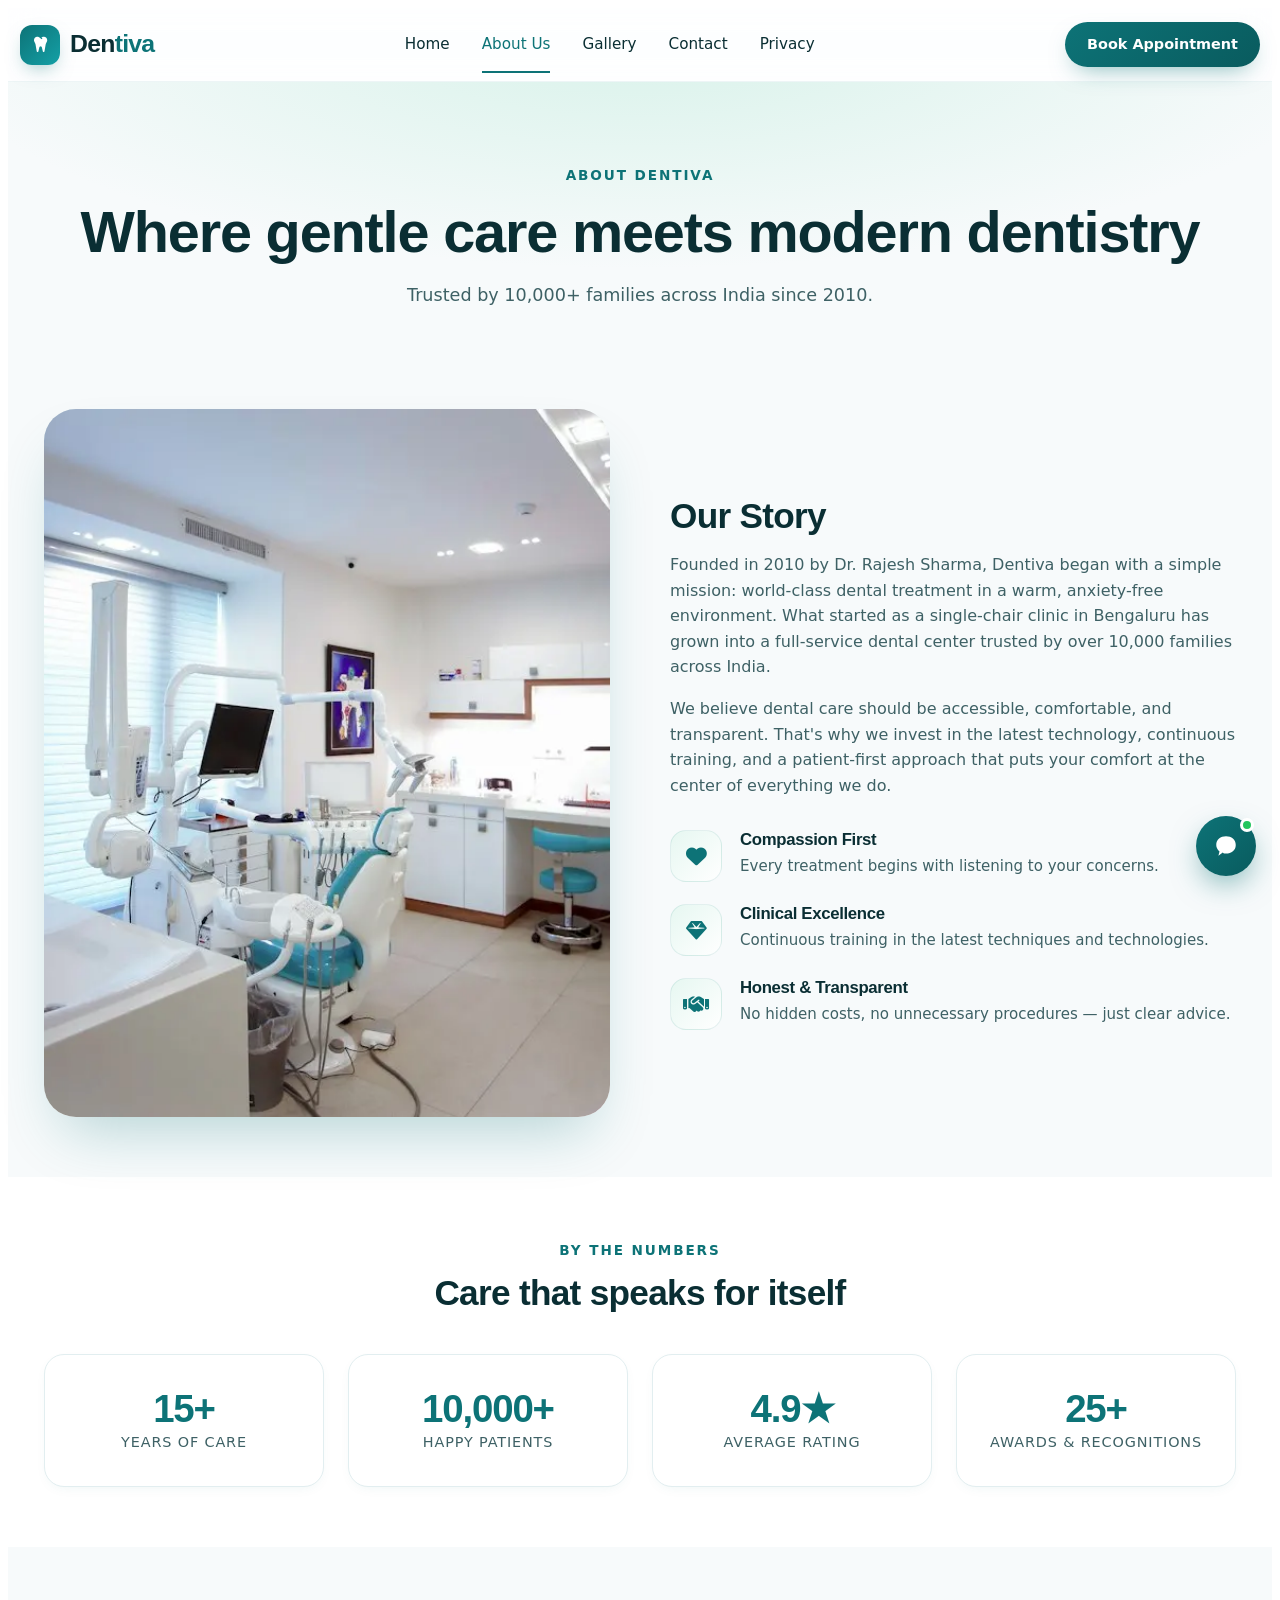
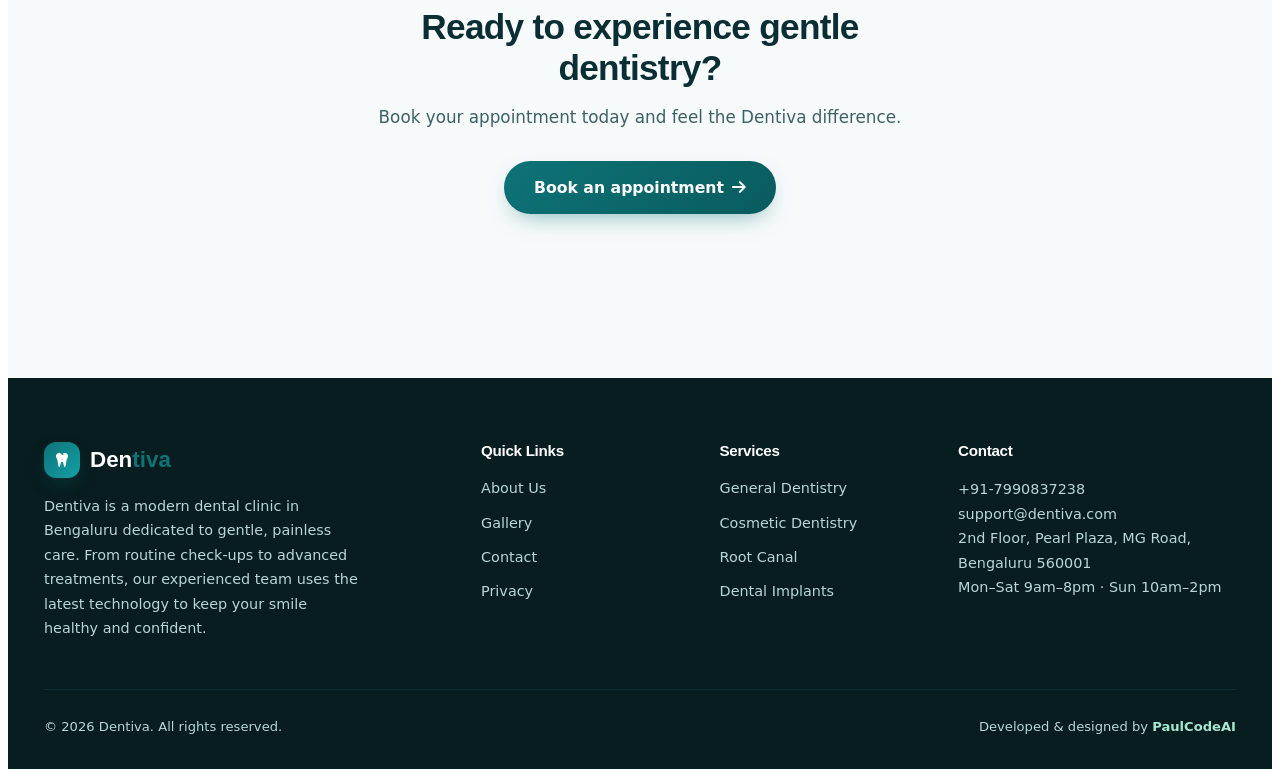
==== about.html @ 7fe49982 "Add files via upload" ====
<!doctype html><html lang="en"><head><meta charset="utf-8"><meta name="viewport" content="width=device-width, initial-scale=1"><title>Dentiva | About</title><link rel="stylesheet" href="assets/css/about.css"><link rel="stylesheet" href="assets/css/fixes.css"></head><body><div class="dentiva-site"><body><a class="skip-link" href="#main">Skip to content</a>
<header class="header">
<div class="container nav">
<a aria-label="Dentiva Home" class="logo" href="index.html">
<span class="logo-mark"><i class="fas fa-tooth"></i></span>
<span class="logo-text">Den<span class="accent">tiva</span></span>
</a>
<nav aria-label="Main navigation" class="nav-links" id="navLinks">
<a href="index.html">Home</a>
<a aria-current="page" href="about.html">About Us</a>
<a href="gallery.html">Gallery</a>
<a href="contact.html">Contact</a>
<a href="privacy.html">Privacy</a>
</nav>
<div class="nav-cta"><a class="btn" href="contact.html">Book Appointment</a></div>
<button aria-controls="navLinks" aria-expanded="false" aria-label="Toggle menu" class="menu-toggle" id="menuToggle"><i class="fas fa-bars"></i></button>
</div>
</header>
<main id="main" tabindex="-1">
<section class="page-hero">
<div class="container">
<span class="eyebrow">About Dentiva</span>
<h1>Where gentle care meets modern dentistry</h1>
<p style="max-width:640px;margin:16px auto 0;font-size:1.1rem">Trusted by 10,000+ families across India since 2010.</p>
</div>
</section>
<section class="section">
<div class="container about-grid">
<div class="about-img">
<img alt="dental treatment room" decoding="async" height="668" loading="lazy" src="assets/photo-10.webp" width="1000"/>
</div>
<div>
<h2>Our Story</h2>
<p style="margin-bottom:16px">Founded in 2010 by Dr. Rajesh Sharma, Dentiva began with a simple mission: world-class dental treatment in a warm, anxiety-free environment. What started as a single-chair clinic in Bengaluru has grown into a full-service dental center trusted by over 10,000 families across India.</p>
<p style="margin-bottom:16px">We believe dental care should be accessible, comfortable, and transparent. That's why we invest in the latest technology, continuous training, and a patient-first approach that puts your comfort at the center of everything we do.</p>
<div class="values">
<div class="val">
<div class="val-icon"><i class="fas fa-heart"></i></div>
<div><h4>Compassion First</h4><p>Every treatment begins with listening to your concerns.</p></div>
</div>
<div class="val">
<div class="val-icon"><i class="fas fa-gem"></i></div>
<div><h4>Clinical Excellence</h4><p>Continuous training in the latest techniques and technologies.</p></div>
</div>
<div class="val">
<div class="val-icon"><i class="fas fa-handshake"></i></div>
<div><h4>Honest &amp; Transparent</h4><p>No hidden costs, no unnecessary procedures — just clear advice.</p></div>
</div>
</div>
</div>
</div>
</section>
<section class="section" style="background:#fff">
<div class="container">
<div class="section-head" style="text-align:center;max-width:720px;margin:0 auto 20px">
<span class="eyebrow">By the Numbers</span>
<h2>Care that speaks for itself</h2>
</div>
<div class="stats-grid">
<div class="stat-card"><h3>15+</h3><p>Years of care</p></div>
<div class="stat-card"><h3>10,000+</h3><p>Happy patients</p></div>
<div class="stat-card"><h3>4.9★</h3><p>Average rating</p></div>
<div class="stat-card"><h3>25+</h3><p>Awards &amp; recognitions</p></div>
</div>
</div>
</section>
<section class="section">
<div class="container cta-block">
<h2>Ready to experience gentle dentistry?</h2>
<p>Book your appointment today and feel the Dentiva difference.</p>
<a class="btn" href="contact.html">Book an appointment <i class="fas fa-arrow-right"></i></a>
</div>
</section>
</main>
<footer class="footer">
<div class="container">
<div class="footer-grid">
<div>
<div class="footer-logo">
<span class="logo-mark"><i class="fas fa-tooth"></i></span>
<span class="logo-text">Den<span class="accent">tiva</span></span>
</div>
<p>Dentiva is a modern dental clinic in Bengaluru dedicated to gentle, painless care. From routine check-ups to advanced treatments, our experienced team uses the latest technology to keep your smile healthy and confident.</p>
</div>
<div>
<h4>Quick Links</h4>
<div class="footer-links">
<a href="about.html">About Us</a>
<a href="gallery.html">Gallery</a>
<a href="contact.html">Contact</a>
<a href="privacy.html">Privacy</a>
</div>
</div>
<div>
<h4>Services</h4>
<div class="footer-links">
<a href="index.html#services">General Dentistry</a>
<a href="index.html#services">Cosmetic Dentistry</a>
<a href="index.html#services">Root Canal</a>
<a href="index.html#services">Dental Implants</a>
</div>
</div>
<div class="footer-contact"><h4>Contact</h4><p><a href="tel:+917990837238" style="color:inherit;overflow-wrap:anywhere">+91-7990837238</a></p><p><a href="mailto:support@dentiva.com" style="color:inherit;overflow-wrap:anywhere">support@dentiva.com</a></p><p>2nd Floor, Pearl Plaza, MG Road, Bengaluru 560001</p><p>Mon–Sat 9am–8pm · Sun 10am–2pm</p></div>
</div>
<div class="footer-bottom">
<span>© <span id="year">2026</span> Dentiva. All rights reserved.</span>
<span>Developed &amp; designed by <a href="https://paulcodeai-portfolio.netlify.app/" rel="noopener" target="_blank">PaulCodeAI</a></span>
</div>
</div>
</footer>
</body></div><script src="assets/js/fixes.js"></script><script src="assets/js/faq.js"></script><script src="assets/js/chat.js" data-site="dentiva" data-name="Dentiva chat" data-endpoint="/api/chat"></script></body></html>
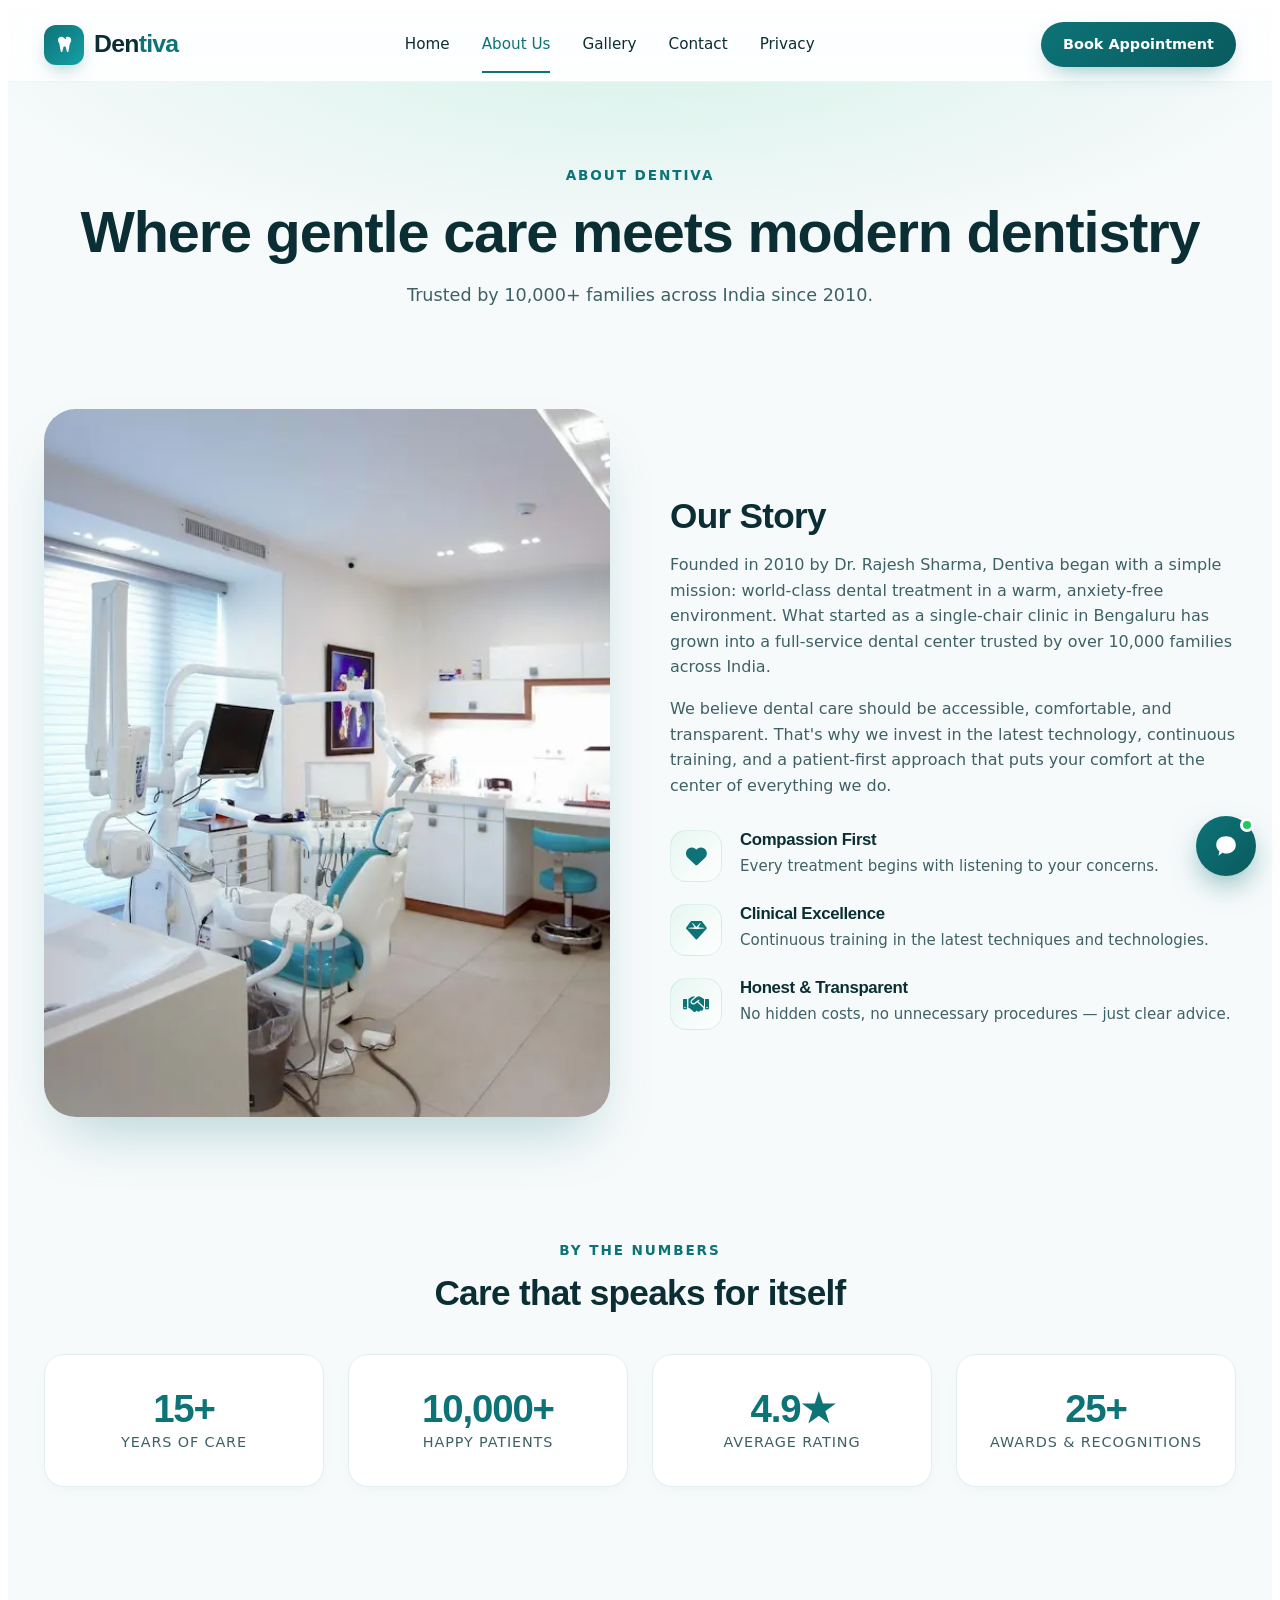
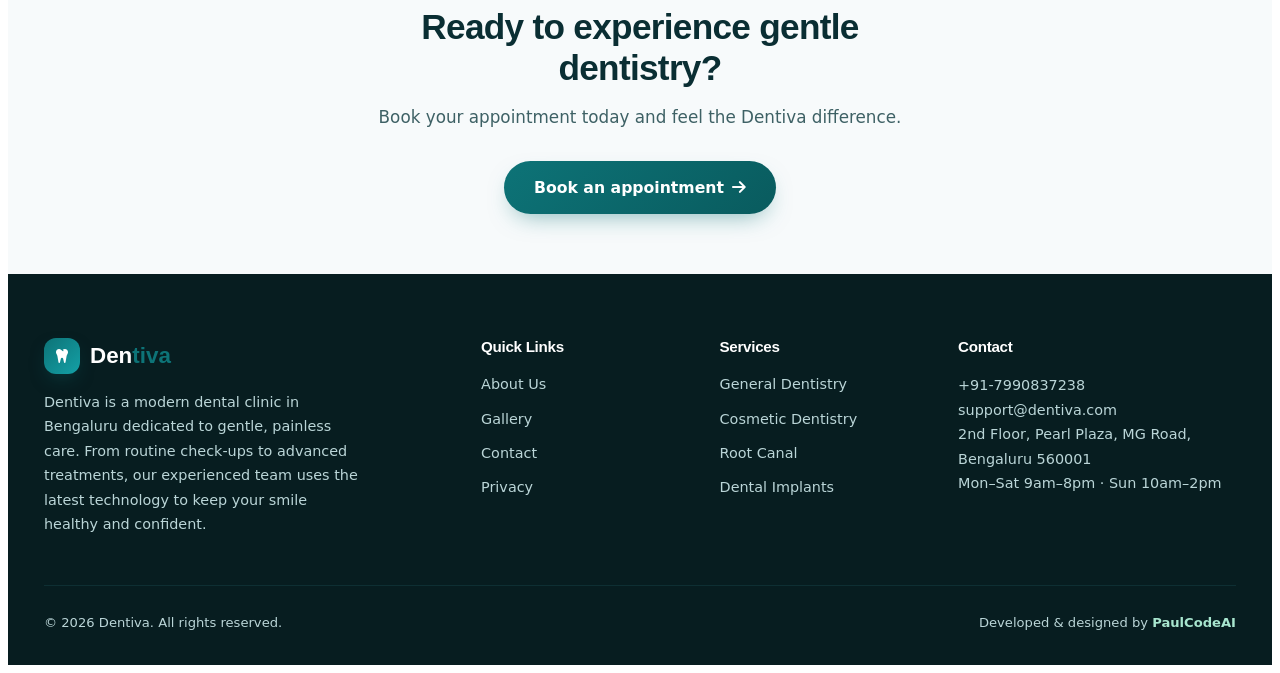
==== commit ee85b3f4: "Add files via upload" ====
--- a/about.html
+++ b/about.html
@@ -1,4 +1,4 @@
-<!doctype html><html lang="en"><head><meta charset="utf-8"><meta name="viewport" content="width=device-width, initial-scale=1"><title>Dentiva | About</title><link rel="stylesheet" href="assets/css/about.css"><link rel="stylesheet" href="assets/css/fixes.css"></head><body><div class="dentiva-site"><body><a class="skip-link" href="#main">Skip to content</a>
+<!doctype html><html lang="en"><head><meta charset="utf-8"><meta name="viewport" content="width=device-width, initial-scale=1"><meta name="description" content="Where gentle care meets modern dentistry. Trusted by 10,000+ families across India since 2010."><link rel="canonical" href="https://dentiva-clinic.netlify.app/about.html"><meta property="og:title" content="Dentiva | About"><meta property="og:description" content="Where gentle care meets modern dentistry. Trusted by 10,000+ families across India since 2010."><meta property="og:type" content="website"><meta property="og:url" content="https://dentiva-clinic.netlify.app/about.html"><meta property="og:site_name" content="Dentiva"><meta property="og:image" content="https://dentiva-clinic.netlify.app/assets/og-image.jpg"><meta name="twitter:card" content="summary_large_image"><meta name="twitter:title" content="Dentiva | About"><meta name="twitter:description" content="Where gentle care meets modern dentistry. Trusted by 10,000+ families across India since 2010."><meta name="twitter:image" content="https://dentiva-clinic.netlify.app/assets/og-image.jpg"><title>Dentiva | About</title><link rel="stylesheet" href="assets/css/fonts.css"><link rel="stylesheet" href="assets/css/about.css"><link rel="stylesheet" href="assets/css/fixes.css"></head><body><div class="dentiva-site"><a class="skip-link" href="#main">Skip to content</a>
 <header class="header">
 <div class="container nav">
 <a aria-label="Dentiva Home" class="logo" href="index.html">
@@ -21,7 +21,7 @@
 <div class="container">
 <span class="eyebrow">About Dentiva</span>
 <h1>Where gentle care meets modern dentistry</h1>
-<p style="max-width:640px;margin:16px auto 0;font-size:1.1rem">Trusted by 10,000+ families across India since 2010.</p>
+<p class="page-lede">Trusted by 10,000+ families across India since 2010.</p>
 </div>
 </section>
 <section class="section">
@@ -31,8 +31,8 @@
 </div>
 <div>
 <h2>Our Story</h2>
-<p style="margin-bottom:16px">Founded in 2010 by Dr. Rajesh Sharma, Dentiva began with a simple mission: world-class dental treatment in a warm, anxiety-free environment. What started as a single-chair clinic in Bengaluru has grown into a full-service dental center trusted by over 10,000 families across India.</p>
-<p style="margin-bottom:16px">We believe dental care should be accessible, comfortable, and transparent. That's why we invest in the latest technology, continuous training, and a patient-first approach that puts your comfort at the center of everything we do.</p>
+<p class="mb16">Founded in 2010 by Dr. Rajesh Sharma, Dentiva began with a simple mission: world-class dental treatment in a warm, anxiety-free environment. What started as a single-chair clinic in Bengaluru has grown into a full-service dental center trusted by over 10,000 families across India.</p>
+<p class="mb16">We believe dental care should be accessible, comfortable, and transparent. That's why we invest in the latest technology, continuous training, and a patient-first approach that puts your comfort at the center of everything we do.</p>
 <div class="values">
 <div class="val">
 <div class="val-icon"><i class="fas fa-heart"></i></div>
@@ -50,9 +50,9 @@
 </div>
 </div>
 </section>
-<section class="section" style="background:#fff">
+<section class="section section-alt">
 <div class="container">
-<div class="section-head" style="text-align:center;max-width:720px;margin:0 auto 20px">
+<div class="section-head center-head">
 <span class="eyebrow">By the Numbers</span>
 <h2>Care that speaks for itself</h2>
 </div>
@@ -100,7 +100,7 @@
 <a href="index.html#services">Dental Implants</a>
 </div>
 </div>
-<div class="footer-contact"><h4>Contact</h4><p><a href="tel:+917990837238" style="color:inherit;overflow-wrap:anywhere">+91-7990837238</a></p><p><a href="mailto:support@dentiva.com" style="color:inherit;overflow-wrap:anywhere">support@dentiva.com</a></p><p>2nd Floor, Pearl Plaza, MG Road, Bengaluru 560001</p><p>Mon–Sat 9am–8pm · Sun 10am–2pm</p></div>
+<div class="footer-contact"><h4>Contact</h4><p><a href="tel:+917990837238" class="fl">+91-7990837238</a></p><p><a href="mailto:support@dentiva.com" class="fl">support@dentiva.com</a></p><p>2nd Floor, Pearl Plaza, MG Road, Bengaluru 560001</p><p>Mon–Sat 9am–8pm · Sun 10am–2pm</p></div>
 </div>
 <div class="footer-bottom">
 <span>© <span id="year">2026</span> Dentiva. All rights reserved.</span>
@@ -108,4 +108,4 @@
 </div>
 </div>
 </footer>
-</body></div><script src="assets/js/fixes.js"></script><script src="assets/js/faq.js"></script><script src="assets/js/chat.js" data-site="dentiva" data-name="Dentiva chat" data-endpoint="/api/chat"></script></body></html>+</div><script src="assets/js/fixes.js"></script><script src="assets/js/faq.js"></script><script src="assets/js/chat.js" data-site="dentiva" data-name="Dentiva chat" data-endpoint="/api/chat"></script></body></html>
--- a/assets/css/fonts.css
+++ b/assets/css/fonts.css
@@ -0,0 +1,11 @@
+/* Font Awesome webfonts (woff2) - shared, extracted from page stylesheets */
+@font-face{font-family:"Font Awesome 6 Brands";font-style:normal;font-weight:400;font-display:block;src:url(../fonts/fa-brands-400.woff2) format("woff2")}
+@font-face{font-family:"Font Awesome 6 Free";font-style:normal;font-weight:400;font-display:block;src:url(../fonts/fa-regular-400.woff2) format("woff2")}
+@font-face{font-family:"Font Awesome 6 Free";font-style:normal;font-weight:900;font-display:block;src:url(../fonts/fa-solid-900.woff2) format("woff2")}
+@font-face{font-family:"Font Awesome 5 Brands";font-style:normal;font-weight:400;font-display:block;src:url(../fonts/fa-brands-400.woff2) format("woff2")}
+@font-face{font-family:"Font Awesome 5 Free";font-style:normal;font-weight:900;font-display:block;src:url(../fonts/fa-solid-900.woff2) format("woff2")}
+@font-face{font-family:"Font Awesome 5 Free";font-style:normal;font-weight:400;font-display:block;src:url(../fonts/fa-regular-400.woff2) format("woff2")}
+@font-face{font-family:"FontAwesome";font-style:normal;font-display:block;src:url(../fonts/fa-solid-900.woff2) format("woff2")}
+@font-face{font-family:"FontAwesome";font-style:normal;font-display:block;src:url(../fonts/fa-brands-400.woff2) format("woff2")}
+@font-face{font-family:"FontAwesome";font-style:normal;font-display:block;src:url(../fonts/fa-regular-400.woff2) format("woff2");unicode-range:U+F003,U+F006,U+F014,U+F016-F017,U+F01A-F01B,U+F01D,U+F022,U+F03E,U+F044,U+F046,U+F05C-F05D,U+F06E,U+F070,U+F087-F088,U+F08A,U+F094,U+F096-F097,U+F09D,U+F0A0,U+F0A2,U+F0A4-F0A7,U+F0C5,U+F0C7,U+F0E5-F0E6,U+F0EB,U+F0F6-F0F8,U+F10C,U+F114-F115,U+F118-F11A,U+F11C-F11D,U+F133,U+F147,U+F14E,U+F150-F152,U+F185-F186,U+F18E,U+F190-F192,U+F196,U+F1C1-F1C9,U+F1D9,U+F1DB,U+F1E3,U+F1EA,U+F1F7,U+F1F9,U+F20A,U+F247-F248,U+F24A,U+F24D,U+F255-F25B,U+F25D,U+F271-F274,U+F278,U+F27B,U+F28C,U+F28E,U+F29C,U+F2B5,U+F2B7,U+F2BA,U+F2BC,U+F2BE,U+F2C0-F2C1,U+F2C3,U+F2D0,U+F2D2,U+F2D4,U+F2DC}
+@font-face{font-family:"FontAwesome";font-style:normal;font-display:block;src:url(../fonts/fontawesome-700.woff2) format("woff2");unicode-range:U+F041,U+F047,U+F065-F066,U+F07D-F07E,U+F080,U+F08B,U+F08E,U+F090,U+F09A,U+F0AC,U+F0AE,U+F0B2,U+F0D0,U+F0D6,U+F0E4,U+F0EC,U+F10A-F10B,U+F123,U+F13E,U+F148-F149,U+F14C,U+F156,U+F15E,U+F160-F161,U+F163,U+F175-F178,U+F195,U+F1F8,U+F219,U+F27A}
--- a/assets/css/about.css
+++ b/assets/css/about.css
@@ -1665,7 +1665,7 @@
 .dentiva-site .fa-level-up-alt:before,.dentiva-site .fa-turn-up:before{content:""}
 .dentiva-site .fa-sr-only,.dentiva-site .fa-sr-only-focusable:not(:focus),.dentiva-site .sr-only,.dentiva-site .sr-only-focusable:not(:focus){position:absolute;width:1px;height:1px;padding:0;margin:-1px;overflow:hidden;clip:rect(0,0,0,0);white-space:nowrap;border-width:0}
 .dentiva-site :host,.dentiva-site{--fa-style-family-brands:"Font Awesome 6 Brands";--fa-font-brands:normal 400 1em/1 "Font Awesome 6 Brands"}
-@font-face {font-family:"Font Awesome 6 Brands";font-style:normal;font-weight:400;font-display:block;src:url([data-uri]) format("woff2"),url([data-uri]